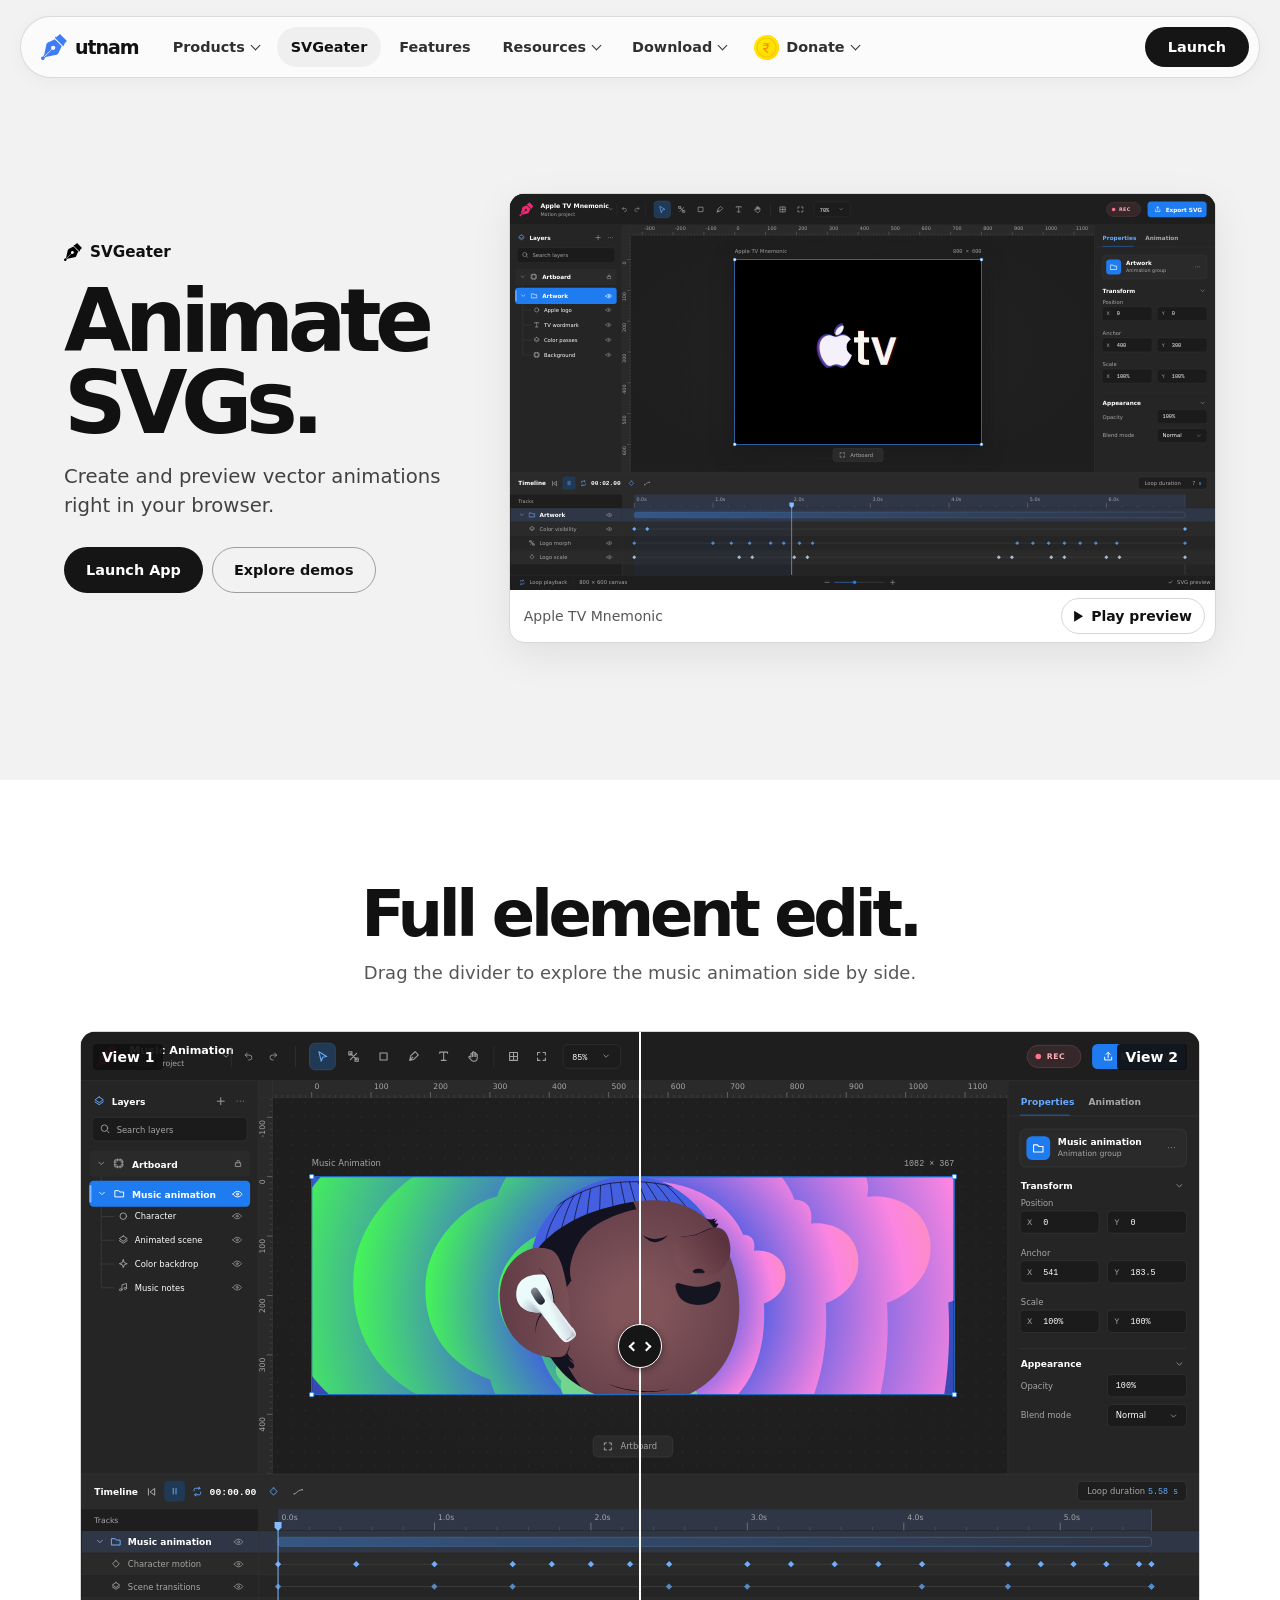
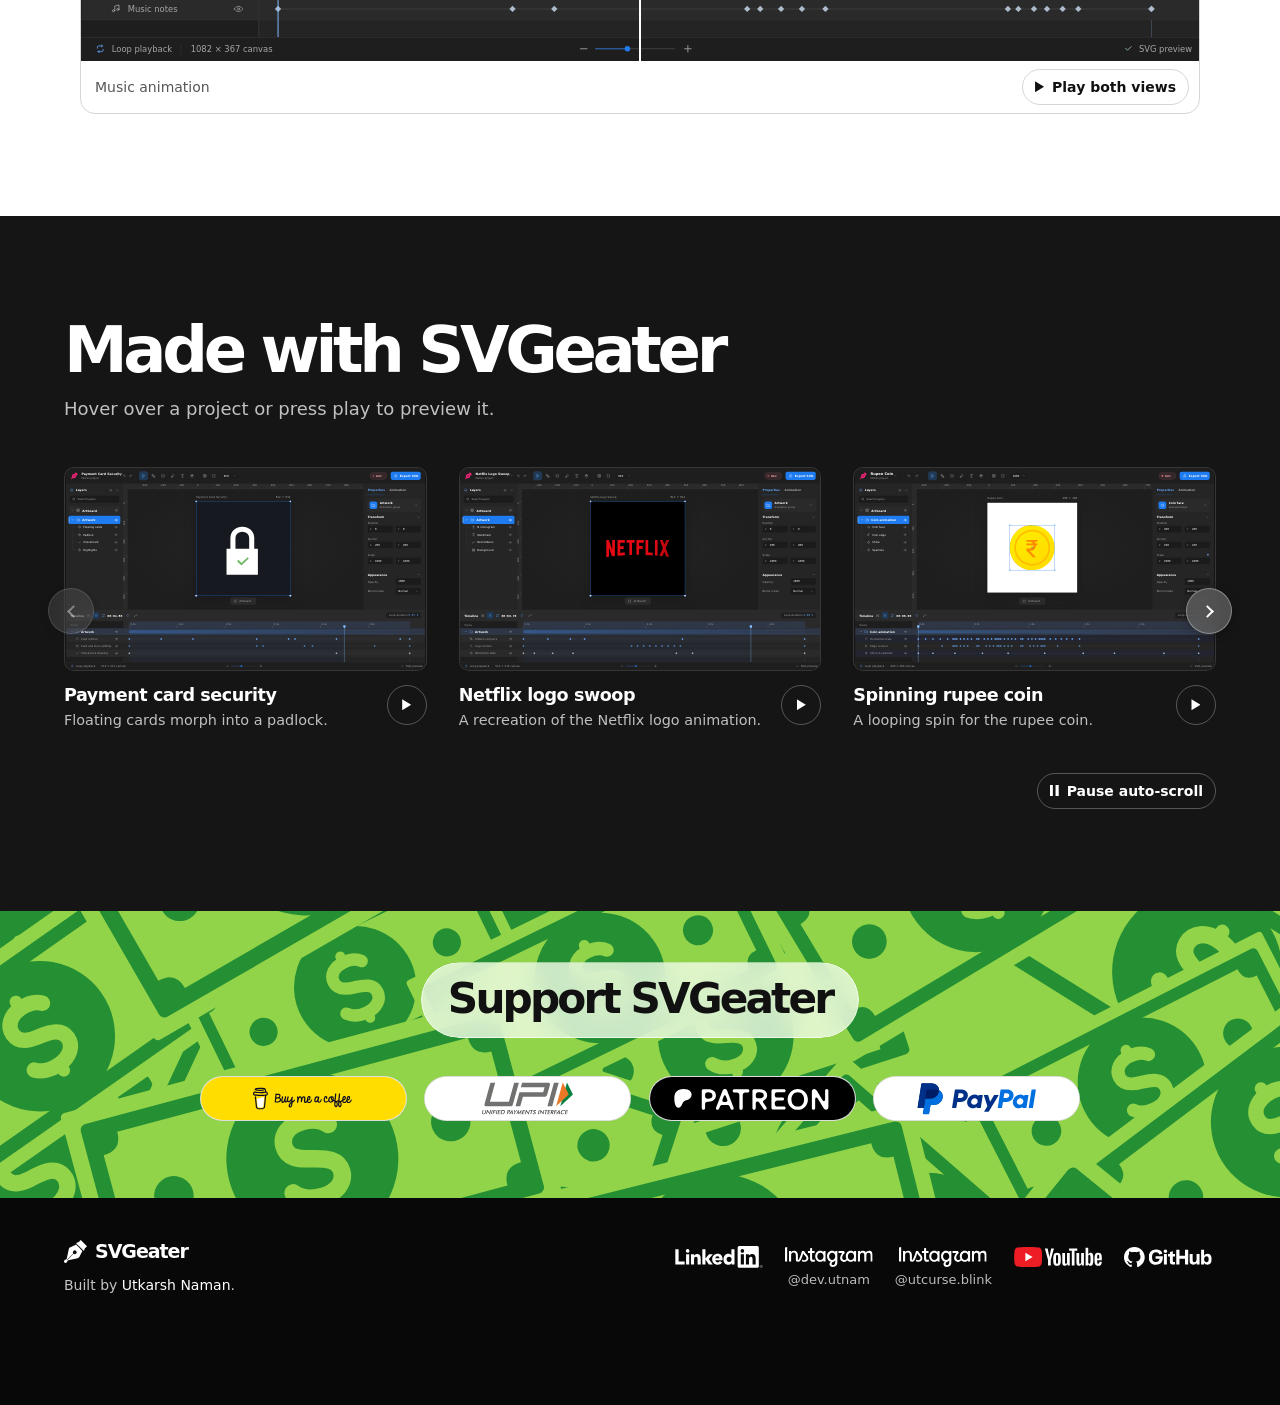
==== index.html @ 4f18b87d "Landing page" ====
<!doctype html>
<html lang="en">
<head>
  <meta charset="utf-8">
  <meta name="viewport" content="width=device-width, initial-scale=1">
  <meta name="theme-color" content="#f2f2f2">
  <meta name="description" content="Create and preview vector animations with SVGeater, a browser-based SVG animation editor.">
  <title>SVGeater — SVG Animation Editor</title>
  <link rel="icon" href="./assets/favicon.svg?v=2" type="image/svg+xml">
  <link rel="stylesheet" href="./styles.css?v=10">
  <script src="./app.js?v=6" defer></script>
</head>
<body>
  <a draggable="false" class="skip-link" href="#main">Skip to content</a>
  <header class="site-header">
    <nav class="nav" aria-label="Main navigation">
      <a draggable="false" class="brand" href="https://utnam.in/" aria-label="utnam home">
        <img draggable="false" class="brand-mark" src="./assets/favicon.svg?v=2" width="26" height="26" alt="">
        <span>utnam</span>
      </a>
      <button class="menu-toggle" type="button" aria-expanded="false" aria-controls="nav-links" aria-label="Toggle navigation">
        <span></span><span></span>
      </button>
      <div class="nav-links" id="nav-links">
        <details class="nav-dropdown">
          <summary>Products <span class="chevron" aria-hidden="true"></span></summary>
          <ul class="dropdown-panel link-menu">
            <li><a draggable="false" href="#svgeater"><span>SVGeater</span><small>SVG animation editor</small></a></li>
            <li><a draggable="false" href="https://iredactpdf.utnam.in/" target="_blank" rel="noopener"><span>iRedactPDF</span><small>PDF redaction tool</small></a></li>
          </ul>
        </details>
        <a draggable="false" class="nav-current" href="#svgeater">SVGeater</a>
        <a draggable="false" href="#features">Features</a>
        <details class="nav-dropdown">
          <summary>Resources <span class="chevron" aria-hidden="true"></span></summary>
          <ul class="dropdown-panel link-menu">
            <li><a draggable="false" href="/resources/changelog">Changelog</a></li>
            <li><a draggable="false" href="/resources/upcoming-features">Upcoming features</a></li>
            <li><a draggable="false" href="/resources/tutorials">Tutorials</a></li>
            <li><a draggable="false" href="/resources/campaigns">Campaigns</a></li>
            <li><a draggable="false" href="/resources/vision">Vision</a></li>
          </ul>
        </details>
        <details class="nav-dropdown">
          <summary>Download <span class="chevron" aria-hidden="true"></span></summary>
          <ul class="dropdown-panel link-menu platform-menu">
            <li><a draggable="false" href="/downloads/windows"><img draggable="false" src="./assets/windows-174-svgrepo-com.svg" width="22" height="22" alt=""> Windows</a></li>
            <li><a draggable="false" href="/downloads/linux"><img draggable="false" src="./assets/linux-svgrepo-com.svg" width="22" height="22" alt=""> Linux</a></li>
            <li><a draggable="false" href="/downloads/macos"><img draggable="false" src="./assets/apple-173-svgrepo-com.svg" width="22" height="22" alt=""> macOS</a></li>
          </ul>
        </details>
        <details class="nav-dropdown donate-menu">
          <summary>
            <img draggable="false" class="nav-coin" src="./assets/only-coin.svg" width="25" height="25" alt="">
            Donate <span class="chevron" aria-hidden="true"></span>
          </summary>
          <ul class="dropdown-panel donation-list">
            <li><a draggable="false" class="donation-capsule" href="https://buymeacoffee.com/utkarshnaman" target="_blank" rel="noopener"><img draggable="false" src="./assets/donations/bmc.svg" alt="Buy Me a Coffee"></a></li>
            <li><button class="donation-capsule" type="button" data-dialog="upi-dialog"><img draggable="false" src="./assets/donations/upi.svg" alt="Donate with UPI"></button></li>
            <li><a draggable="false" class="donation-capsule" href="https://www.patreon.com/c/utnam" target="_blank" rel="noopener"><img draggable="false" src="./assets/donations/patreon.svg" alt="Patreon"></a></li>
            <li><button class="donation-capsule" type="button" data-dialog="paypal-dialog"><img draggable="false" src="./assets/donations/paypal.svg" alt="PayPal donation information"></button></li>
          </ul>
        </details>
      </div>
      <a draggable="false" class="pill nav-launch" href="https://app.svgeater.utnam.in/" target="_blank" rel="noopener">Launch</a>
    </nav>
  </header>

  <main id="main">
    <section class="hero" id="svgeater" aria-labelledby="hero-title">
      <div class="shell hero-layout">
        <div class="hero-copy">
          <p class="product-label"><img draggable="false" src="./assets/favicon.svg" alt="" width="18" height="18"> SVGeater</p>
          <h1 id="hero-title">Animate SVGs.</h1>
          <p class="hero-description">Create and preview vector animations right in your browser.</p>
          <div class="hero-actions">
            <a draggable="false" class="pill primary-pill" href="https://app.svgeater.utnam.in/" target="_blank" rel="noopener">Launch App</a>
            <a draggable="false" class="pill secondary-pill" href="#features">Explore demos</a>
          </div>
        </div>

        <figure class="preview editor-preview" data-preview>
          <div class="preview-image" data-surface>
            <div class="preview-layer" data-animation="./assets/editor-apple-tv.svg">
              <img draggable="false" src="./assets/editor-apple-tv-still-frame.svg" width="1600" height="900" alt="Apple TV mnemonic project in the SVGeater editor" fetchpriority="high">
            </div>
          </div>
          <figcaption class="preview-caption">
            <span>Apple TV Mnemonic</span>
            <button class="preview-button" type="button" aria-label="Play Apple TV mnemonic animation" data-play="Apple TV mnemonic animation">
              <span class="play-icon" aria-hidden="true"></span><span data-play-label>Play preview</span>
            </button>
          </figcaption>
        </figure>
      </div>
    </section>

    <section class="compare-section" id="features" aria-labelledby="compare-title">
      <div class="shell">
        <div class="section-heading compare-heading">
          <h2 id="compare-title">Full element edit.</h2>
          <p>Drag the divider to explore the music animation side by side.</p>
        </div>
        <figure class="preview comparison-preview" data-preview>
          <div class="preview-image comparison-image" data-surface>
            <div class="preview-layer comparison-right" data-animation="./assets/editor-music%20(1).svg">
              <img draggable="false" src="./assets/editor-music-still-frame(1).svg" width="1600" height="900" alt="Music animation, right view" loading="lazy">
            </div>
            <div class="preview-layer comparison-left" data-animation="./assets/editor-music.svg">
              <img draggable="false" src="./assets/editor-music-still-frame.svg" width="1600" height="900" alt="Music animation, left view" loading="lazy">
            </div>
            <span class="comparison-tag tag-left" aria-hidden="true">View 1</span>
            <span class="comparison-tag tag-right" aria-hidden="true">View 2</span>
            <div class="comparison-divider" aria-hidden="true">
              <span class="comparison-handle"><span></span><span></span></span>
            </div>
            <input class="comparison-control" type="range" min="0" max="100" value="50" aria-label="Music animation comparison divider">
          </div>
          <figcaption class="preview-caption">
            <span>Music animation</span>
            <button class="preview-button" type="button" aria-label="Play music animation" data-play="music animation">
              <span class="play-icon" aria-hidden="true"></span><span data-play-label>Play both views</span>
            </button>
          </figcaption>
        </figure>
      </div>
    </section>

    <section class="gallery-section" aria-labelledby="gallery-title">
      <div class="shell">
        <div class="section-heading">
          <h2 id="gallery-title">Made with SVGeater</h2>
          <p>Hover over a project or press play to preview it.</p>
        </div>
        <div class="gallery-carousel">
          <div class="gallery" id="project-gallery" role="region" aria-label="Animation projects" tabindex="0">
            <figure class="preview gallery-card" data-preview>
              <div class="preview-image" data-surface>
                <div class="preview-layer" data-animation="./assets/editor-payment-card-security.svg">
                  <img draggable="false" src="./assets/editor-payment-card-security-still-frame.svg" width="1600" height="900" alt="Floating payment cards in the SVGeater editor" loading="lazy">
                </div>
              </div>
              <figcaption class="gallery-caption">
                <div><h3>Payment card security</h3><p>Floating cards morph into a padlock.</p></div>
                <button class="preview-button icon-button" type="button" aria-label="Play payment card animation" data-play="payment card animation">
                  <span class="play-icon" aria-hidden="true"></span>
                </button>
              </figcaption>
            </figure>
            <figure class="preview gallery-card" data-preview>
              <div class="preview-image" data-surface>
                <div class="preview-layer" data-animation="./assets/editor-netflix.svg">
                  <img draggable="false" src="./assets/editor-netflix-still-frame.svg" width="1600" height="900" alt="Netflix logo project in the SVGeater editor" loading="lazy">
                </div>
              </div>
              <figcaption class="gallery-caption">
                <div><h3>Netflix logo swoop</h3><p>A recreation of the Netflix logo animation.</p></div>
                <button class="preview-button icon-button" type="button" aria-label="Play Netflix logo animation" data-play="Netflix logo animation">
                  <span class="play-icon" aria-hidden="true"></span>
                </button>
              </figcaption>
            </figure>
            <figure class="preview gallery-card" data-preview>
              <div class="preview-image" data-surface>
                <div class="preview-layer" data-animation="./assets/editor-coin-recording.svg">
                  <img draggable="false" src="./assets/editor-coin-still-frame.svg" width="1600" height="900" alt="Rupee coin project in the SVGeater editor" loading="lazy">
                </div>
              </div>
              <figcaption class="gallery-caption">
                <div><h3>Spinning rupee coin</h3><p>A looping spin for the rupee coin.</p></div>
                <button class="preview-button icon-button" type="button" aria-label="Play rupee coin animation" data-play="rupee coin animation">
                  <span class="play-icon" aria-hidden="true"></span>
                </button>
              </figcaption>
            </figure>
            <figure class="preview gallery-card" data-preview>
              <div class="preview-image" data-surface>
                <div class="preview-layer" data-animation="./assets/editor-linkedin-celebration.svg">
                  <img draggable="false" src="./assets/editor-linkedin-celebration-still-frame.svg" width="1600" height="900" alt="LinkedIn celebration project in the SVGeater editor" loading="lazy">
                </div>
              </div>
              <figcaption class="gallery-caption">
                <div><h3>LinkedIn celebration</h3><p>A recreation of LinkedIn’s celebration reaction.</p></div>
                <button class="preview-button icon-button" type="button" aria-label="Play LinkedIn celebration animation" data-play="LinkedIn celebration animation">
                  <span class="play-icon" aria-hidden="true"></span>
                </button>
              </figcaption>
            </figure>
            <figure class="preview gallery-card" data-preview>
              <div class="preview-image standalone-preview gray-preview" data-surface>
                <div class="preview-layer" data-animation="./assets/lesstype-gallery.svg">
                  <img draggable="false" src="./assets/lesstype-still-frame.svg" width="1080" height="1080" alt="LessType typography artwork" loading="lazy">
                </div>
              </div>
              <figcaption class="gallery-caption">
                <div><h3>LessType</h3><p>Animated typography.</p></div>
                <button class="preview-button icon-button" type="button" aria-label="Play LessType animation" data-play="LessType animation">
                  <span class="play-icon" aria-hidden="true"></span>
                </button>
              </figcaption>
            </figure>
            <figure class="preview gallery-card">
              <div class="preview-image">
                <div class="preview-layer">
                  <img draggable="false" src="./assets/AndroidxBatman.svg" width="2091" height="1158" alt="Android and Batman illustration" loading="lazy">
                </div>
              </div>
              <figcaption class="gallery-caption">
                <div><h3>Android × Batman</h3><p>Static SVG illustration.</p></div>
              </figcaption>
            </figure>
            <figure class="preview gallery-card" data-preview>
              <div class="preview-image standalone-preview gray-preview" data-surface>
                <div class="preview-layer" data-animation="./assets/Check-In%20Stream.svg">
                  <img draggable="false" src="./assets/check-in-stream-still-frame.svg" width="534" height="683" alt="Check-In Stream artwork" loading="lazy">
                </div>
              </div>
              <figcaption class="gallery-caption">
                <div><h3>Check-In Stream</h3><p>A looping check-in animation.</p></div>
                <button class="preview-button icon-button" type="button" aria-label="Play Check-In Stream animation" data-play="Check-In Stream animation">
                  <span class="play-icon" aria-hidden="true"></span>
                </button>
              </figcaption>
            </figure>
          </div>
          <button class="carousel-arrow carousel-previous" type="button" aria-label="Previous project" aria-controls="project-gallery" hidden></button>
          <button class="carousel-arrow carousel-next" type="button" aria-label="Next project" aria-controls="project-gallery" hidden></button>
        </div>
        <div class="gallery-options">
          <button class="preview-button carousel-toggle" type="button" aria-controls="project-gallery" hidden>
            <span class="play-icon" aria-hidden="true"></span><span data-rotation-label>Pause auto-scroll</span>
          </button>
        </div>
      </div>
    </section>

    <section class="support-section" id="donate" aria-labelledby="support-title">
      <div class="shell support-panel">
        <div>
          <h2 id="support-title" tabindex="-1">Support SVGeater</h2>
        </div>
        <ul class="support-links donation-list">
          <li><a draggable="false" class="donation-capsule" href="https://buymeacoffee.com/utkarshnaman" target="_blank" rel="noopener"><img draggable="false" src="./assets/donations/bmc.svg" alt="Buy Me a Coffee"></a></li>
          <li><button class="donation-capsule" type="button" data-dialog="upi-dialog"><img draggable="false" src="./assets/donations/upi.svg" alt="Donate with UPI"></button></li>
          <li><a draggable="false" class="donation-capsule" href="https://www.patreon.com/c/utnam" target="_blank" rel="noopener"><img draggable="false" src="./assets/donations/patreon.svg" alt="Patreon"></a></li>
          <li><button class="donation-capsule" type="button" data-dialog="paypal-dialog"><img draggable="false" src="./assets/donations/paypal.svg" alt="PayPal donation information"></button></li>
        </ul>
      </div>
    </section>
  </main>

  <footer class="site-footer">
    <div class="shell footer-inner">
      <div class="footer-credit">
        <a draggable="false" class="footer-brand" href="#svgeater"><img draggable="false" src="./assets/favicon.svg" alt="" width="23" height="23"> SVGeater</a>
        <p>Built by <a draggable="false" href="https://utnam.in/">Utkarsh Naman</a>.</p>
      </div>
      <nav class="socials" aria-label="Utkarsh Naman’s social profiles">
        <a draggable="false" href="https://www.linkedin.com/in/utkarsh-naman/" target="_blank" rel="noopener" aria-label="LinkedIn"><img draggable="false" src="./assets/linkedin.svg" width="88" height="24" alt="" loading="lazy"></a>
        <a draggable="false" href="https://www.instagram.com/dev.utnam/" target="_blank" rel="noopener" aria-label="Instagram @dev.utnam"><img draggable="false" src="./assets/instagram.svg" width="88" height="24" alt="" loading="lazy"><span>@dev.utnam</span></a>
        <a draggable="false" href="https://www.instagram.com/utcurse.blink/" target="_blank" rel="noopener" aria-label="Instagram @utcurse.blink"><img draggable="false" src="./assets/instagram.svg" width="88" height="24" alt="" loading="lazy"><span>@utcurse.blink</span></a>
        <a draggable="false" href="https://www.youtube.com/@trulyutnam" target="_blank" rel="noopener" aria-label="YouTube"><img draggable="false" src="./assets/youtube.svg" width="88" height="24" alt="" loading="lazy"></a>
        <a draggable="false" href="https://github.com/utkarsh-naman" target="_blank" rel="noopener" aria-label="GitHub"><img draggable="false" src="./assets/github.svg" width="88" height="24" alt="" loading="lazy"></a>
      </nav>
    </div>
  </footer>

  <aside class="launch-dock" aria-label="Quick launch" inert>
    <span>Happy Animating</span>
    <a draggable="false" class="pill primary-pill" href="https://app.svgeater.utnam.in/" target="_blank" rel="noopener">Launch App</a>
  </aside>

  <dialog class="payment-dialog" id="upi-dialog" aria-labelledby="upi-title">
    <form method="dialog"><button class="dialog-close" aria-label="Close UPI details">×</button></form>
    <h2 id="upi-title">Donate with UPI</h2>
    <p>Scan the QR code with your UPI app.</p>
    <img draggable="false" class="upi-code" src="./assets/donations/upi-payment.svg" width="990" height="990" alt="QR code for UPI donations" loading="lazy">
    <a draggable="false" class="pill primary-pill" href="upi://pay?pa=utkarshnaman1%40oksbi&amp;pn=Utkarsh%20Naman">Open UPI app</a>
  </dialog>
  <dialog class="payment-dialog" id="paypal-dialog" aria-labelledby="paypal-title">
    <form method="dialog"><button class="dialog-close" aria-label="Close PayPal details">×</button></form>
    <h2 id="paypal-title">PayPal donations</h2>
    <p>A PayPal donation link is pending.</p>
    <a draggable="false" class="pill primary-pill" href="#donate" data-close-dialog>See donation options</a>
  </dialog>
</body>
</html>
---- styles.css ----
:root {
  color-scheme: light;
  font-family: "Segoe UI", system-ui, sans-serif;
  font-synthesis: none;
  --ink: #111;
  --muted: #575757;
  --line: #d6d6d6;
  --paper: #f2f2f2;
  --gutter: clamp(22px, 5vw, 76px);
  --nav-top: 16px;
  --nav-height: 62px;
}

*, *::before, *::after { box-sizing: border-box; }
html { scroll-padding-top: calc(var(--nav-top) + var(--nav-height) + 20px); }
body { margin: 0; color: var(--ink); background: #fff; }
body, body * { -webkit-user-select: none; user-select: none; }
a { color: inherit; text-decoration: none; }
a, img { -webkit-user-drag: none; }
button, input { font: inherit; }
button, summary { cursor: pointer; }
img { display: block; max-width: 100%; }
figure, p, h1, h2, h3, ul { margin: 0; }
ul { padding: 0; list-style: none; }
:focus-visible { outline: 2px solid currentColor; outline-offset: 4px; }
.shell { width: min(1280px, calc(100% - var(--gutter) * 2)); margin-inline: auto; }

.skip-link {
  position: fixed;
  z-index: 20;
  top: 8px;
  left: 8px;
  padding: 10px 16px;
  border-radius: 8px;
  background: #111;
  color: #fff;
  transform: translateY(-150%);
}
.skip-link:focus { transform: none; }

.site-header {
  position: fixed;
  z-index: 10;
  inset: var(--nav-top) 0 auto;
  width: min(1360px, calc(100% - 40px));
  margin-inline: auto;
}
.nav, .dropdown-panel {
  border: 1px solid #0002;
  background: #ffffffe0;
  backdrop-filter: blur(24px);
}
.nav {
  min-height: var(--nav-height);
  display: grid;
  grid-template-columns: auto 1fr auto;
  align-items: center;
  column-gap: 20px;
  padding-inline: 20px 10px;
  border-radius: 999px;
  background: #ffffffad;
  backdrop-filter: blur(16px);
  box-shadow: 0 4px 18px #0000000a;
}
.brand, .footer-brand {
  display: inline-flex;
  justify-self: start;
  align-items: center;
  gap: 8px;
  font-size: 1.19rem;
  font-weight: 750;
  letter-spacing: -.055em;
}
.brand-mark { flex: none; }
.product-label img { filter: brightness(0); }
.nav-links { display: flex; align-items: center; gap: 4px; }
.nav-links > a, .nav-dropdown > summary {
  display: flex;
  align-items: center;
  gap: 7px;
  min-height: 40px;
  padding-inline: 14px;
  border-radius: 999px;
  color: #303030;
  font-size: .9rem;
  font-weight: 600;
  white-space: nowrap;
}
.nav-links > a:hover, .nav-dropdown > summary:hover, .nav-dropdown[open] > summary {
  background: #0000000c;
  color: #111;
}
.nav-links > .nav-current { background: #0000000c; color: #111; }
.nav-dropdown { position: relative; }
.nav-dropdown summary { list-style: none; }
.nav-dropdown summary::-webkit-details-marker { display: none; }
.chevron { width: 7px; height: 7px; border: solid currentColor; border-width: 0 1.5px 1.5px 0; transform: translateY(-2px) rotate(45deg); }
.nav-dropdown[open] .chevron { transform: translateY(2px) rotate(225deg); }
.dropdown-panel {
  position: absolute;
  inset: calc(100% + 15px) auto auto 0;
  width: max-content;
  min-width: 190px;
  padding: 8px;
  border-radius: 16px;
  box-shadow: 0 12px 28px #0002;
}
.link-menu a { display: grid; gap: 3px; min-height: 44px; align-content: center; padding: 10px 12px; border-radius: 9px; font-weight: 650; }
.link-menu a:hover { background: #0000000c; }
.link-menu small { color: var(--muted); font-size: .875rem; font-weight: 400; }
.platform-menu a { display: flex; gap: 11px; align-items: center; }
.nav-coin { margin-left: -4px; }
.donate-menu .donation-list { display: grid; gap: 6px; }
.donate-menu .donation-capsule { width: 173px; margin-inline: auto; }
.menu-toggle { display: none; }

.pill {
  display: inline-flex;
  justify-content: center;
  align-items: center;
  min-height: 46px;
  padding-inline: 21px;
  border: 1px solid transparent;
  border-radius: 999px;
  font-size: .9rem;
  font-weight: 680;
  white-space: nowrap;
  transition: background-color 160ms, color 160ms, border-color 160ms;
}
.primary-pill, .nav-launch { background: #151515; color: #fff; }
.primary-pill:hover, .nav-launch:hover { background: #383838; }
.secondary-pill { border-color: #9d9d9d; }
.secondary-pill:hover { border-color: #171717; background: #00000008; }
.nav-launch { justify-self: end; min-height: 40px; padding-inline: 22px; }

.hero {
  display: grid;
  align-items: center;
  min-height: min(780px, 91svh);
  padding-block: calc(var(--nav-top) + var(--nav-height) + 66px) 88px;
  background: var(--paper);
}
.hero-layout {
  display: grid;
  grid-template-columns: minmax(0, .7fr) minmax(0, 1.3fr);
  align-items: center;
  gap: clamp(28px, 5vw, 70px);
}
.product-label {
  display: inline-flex;
  align-items: center;
  gap: 8px;
  font-size: .95rem;
  font-weight: 650;
}
.hero h1 {
  max-width: 9ch;
  margin: 16px 0 17px;
  font-size: clamp(3.05rem, 6.8vw, 7.1rem);
  font-weight: 750;
  letter-spacing: -.075em;
  line-height: .94;
}
.hero-description { max-width: 31ch; color: #424242; font-size: clamp(1rem, 1.6vw, 1.23rem); line-height: 1.5; }
.hero-actions { display: flex; flex-wrap: wrap; gap: 9px; margin-top: 26px; }

.preview { min-width: 0; }
.editor-preview, .comparison-preview {
  border: 1px solid var(--line);
  border-radius: 15px;
  background: #fff;
}
.editor-preview { box-shadow: 0 12px 40px #00000014; }
.preview-image { position: relative; aspect-ratio: 16 / 9; overflow: clip; background: #151515; }
.editor-preview .preview-image, .comparison-preview .preview-image { border-radius: 14px 14px 0 0; }
.preview-layer, .preview-layer img { position: absolute; inset: 0; width: 100%; height: 100%; }
.preview-layer img { object-fit: contain; }
.preview-layer .animation { visibility: hidden; }
.preview[data-playing] .animation { visibility: visible; }
.preview[data-playing] .preview-layer img:first-child { visibility: hidden; }
.preview-caption { display: flex; justify-content: space-between; align-items: center; gap: 12px; padding: 8px 10px 8px 14px; font-size: .875rem; color: var(--muted); }
.preview-button {
  display: inline-flex;
  align-items: center;
  justify-content: center;
  gap: 8px;
  min-height: 36px;
  border: 1px solid var(--line);
  border-radius: 999px;
  padding-inline: 12px;
  background: transparent;
  color: var(--ink);
  font-size: .875rem;
  font-weight: 640;
}
.preview-button:hover { background: #0000000c; }
.play-icon { width: 9px; height: 11px; flex: none; background: currentColor; clip-path: polygon(0 0, 100% 50%, 0 100%); }
.preview[data-playing] .play-icon, .carousel-toggle:not([data-paused]) .play-icon { clip-path: polygon(0 0, 35% 0, 35% 100%, 65% 100%, 65% 0, 100% 0, 100% 100%, 0 100%); }

.compare-section { padding-block: clamp(64px, 8vw, 114px); background: #fff; }
.section-heading { margin-bottom: clamp(24px, 3.4vw, 44px); }
.section-heading h2, .support-panel h2 { font-size: clamp(2.45rem, 5vw, 4.75rem); font-weight: 730; letter-spacing: -.068em; line-height: 1; }
.section-heading p { margin-top: 13px; font-size: clamp(1rem, 1.5vw, 1.125rem); line-height: 1.55; color: var(--muted); }
.compare-heading { text-align: center; }
.comparison-preview { max-width: 1120px; margin-inline: auto; }
.comparison-image { --split: 50%; }
.comparison-left { clip-path: inset(0 calc(100% - var(--split)) 0 0); }
.comparison-right { clip-path: inset(0 0 0 var(--split)); }
.comparison-tag {
  position: absolute;
  top: 12px;
  padding: 5px 9px;
  color: #fff;
  background: #111e;
  border-radius: 4px;
  font-size: .875rem;
  font-weight: 630;
  pointer-events: none;
}
.tag-left { left: 12px; }
.tag-right { right: 12px; }
.comparison-divider { position: absolute; top: 0; bottom: 0; left: var(--split); width: 2px; transform: translateX(-50%); background: #fff; pointer-events: none; }
.comparison-handle {
  position: absolute;
  top: 50%;
  left: 50%;
  display: flex;
  align-items: center;
  justify-content: center;
  gap: 6px;
  width: 44px;
  height: 44px;
  border: 1px solid #fff;
  border-radius: 50%;
  background: #161616;
  color: #fff;
  transform: translate(-50%, -50%);
  box-shadow: 0 2px 7px #0007;
}
.comparison-handle span { width: 7px; height: 7px; border: solid currentColor; border-width: 0 0 2px 2px; transform: rotate(45deg); }
.comparison-handle span + span { transform: rotate(225deg); }
.comparison-control {
  appearance: none;
  position: absolute;
  inset: 0;
  width: 100%;
  height: 100%;
  margin: 0;
  opacity: 0;
  cursor: ew-resize;
  touch-action: pan-y;
}
.comparison-control::-webkit-slider-thumb { appearance: none; width: 1px; height: 1px; }
.comparison-control::-moz-range-thumb { width: 1px; height: 1px; border: 0; }
.comparison-image:has(.comparison-control:focus-visible) .comparison-handle { outline: 2px solid #fff; outline-offset: 3px; }

.gallery-section {
  --ink: #fff;
  --muted: #c0c0c0;
  --line: #ffffff47;
  padding-block: clamp(64px, 8vw, 110px);
  background: #151515;
  color: var(--ink);
}
.gallery-carousel { position: relative; }
.gallery {
  --card-gap: clamp(16px, 2.5vw, 32px);
  position: relative;
  display: grid;
  grid-auto-flow: column;
  grid-auto-columns: calc((100% - var(--card-gap) * 2) / 3);
  gap: var(--card-gap);
  overflow-x: auto;
  padding-bottom: 4px;
  scroll-snap-type: x mandatory;
  scrollbar-width: none;
}
.gallery::-webkit-scrollbar { display: none; }
.gallery-card { scroll-snap-align: start; }
.gallery-card .preview-image { border: 1px solid #ffffff24; border-radius: 10px; }
.standalone-preview img { padding: 8px; }
.gallery-card .gray-preview { background: #252525; }
.gallery-caption { display: flex; justify-content: space-between; align-items: flex-start; gap: 10px; padding-top: 14px; }
.gallery-caption h3 { font-size: 1.1rem; font-weight: 680; letter-spacing: -.026em; }
.gallery-caption p { color: var(--muted); font-size: .9rem; line-height: 1.45; margin-top: 5px; }
.icon-button { flex: none; width: 40px; min-height: 40px; padding: 0; }
.gallery-section .preview-button:hover { background: #ffffff1c; }
.carousel-arrow {
  position: absolute;
  top: 50%;
  display: grid;
  place-items: center;
  width: 46px;
  height: 46px;
  padding: 0;
  border: 1px solid #fff5;
  border-radius: 50%;
  background: #676767b3;
  color: #fff;
  backdrop-filter: blur(10px);
  box-shadow: 0 2px 10px #0004;
  translate: 0 -50%;
  transition: background-color 160ms, opacity 160ms;
}
.carousel-arrow::before {
  width: 9px;
  height: 9px;
  border: solid currentColor;
  border-width: 2px 2px 0 0;
  content: "";
}
.carousel-previous { inset-inline-start: -16px; }
.carousel-previous::before { translate: 2px; rotate: -135deg; }
.carousel-next { inset-inline-end: -16px; }
.carousel-next::before { translate: -2px; rotate: 45deg; }
.carousel-arrow[aria-disabled="true"] { opacity: .45; cursor: default; }
.carousel-arrow:not([aria-disabled="true"]):hover { background: #858585de; }
.carousel-arrow[hidden], .carousel-toggle[hidden] { display: none; }
.gallery-options { display: flex; justify-content: flex-end; margin-top: 17px; }
.gallery-options:has(.carousel-toggle[hidden]) { display: none; }

.support-section {
  padding-block: clamp(26px, 4vw, 52px) clamp(44px, 6vw, 80px);
  background: #91d449 url("./assets/money-talks.svg") center / cover no-repeat;
}
.support-panel { display: grid; grid-template-columns: minmax(0, 1fr); justify-items: center; gap: clamp(22px, 3vw, 38px); }
.support-panel h2 {
  width: fit-content;
  max-width: 100%;
  padding: .34em .62em .41em;
  border: 1px solid #ffffffa8;
  border-radius: 999px;
  background: #f7ffedc7;
  backdrop-filter: blur(14px);
  clip-path: inset(0 round 999px);
  outline-offset: -4px;
  font-size: clamp(1.65rem, 3.3vw, 2.875rem);
  text-align: center;
}
.support-links {
  display: grid;
  width: min(100%, 880px);
  grid-template-columns: repeat(4, minmax(0, 1fr));
  gap: clamp(10px, 1.4vw, 18px);
}
.donation-capsule {
  display: block;
  width: 100%;
  padding: 0;
  border: 1px solid #0002;
  border-radius: 999px;
  overflow: hidden;
  background: #fff;
  transition: filter 160ms;
}
.donation-capsule img { width: 100%; height: auto; aspect-ratio: 927 / 195; }
.donation-capsule:hover { filter: brightness(.92); }

.site-footer { padding: 42px 0 108px; background: #080808; color: #fff; }
.footer-inner { display: flex; align-items: flex-start; justify-content: space-between; gap: 24px; }
.footer-brand img { filter: brightness(0) invert(1); }
.footer-credit p { margin-top: 8px; color: #c5c5c5; font-size: .875rem; line-height: 1.55; }
.footer-credit p a { color: #fff; }
.footer-credit p a:hover { text-decoration: underline; }
.socials { display: flex; flex-wrap: wrap; align-items: flex-start; gap: 6px 14px; }
.socials a {
  display: grid;
  grid-template-rows: 24px auto;
  justify-items: center;
  gap: 3px;
  min-height: 44px;
  padding: 5px 4px;
  border-radius: 6px;
}
.socials a:hover { background: #ffffff16; }
.socials img { object-fit: contain; }
.socials span { color: #bbb; font-size: .8125rem; }

.nav.compact-nav { grid-template-columns: 1fr auto; }
.placeholder-page {
  display: grid;
  align-items: center;
  min-height: 100svh;
  padding-block: calc(var(--nav-top) + var(--nav-height) + 52px) 64px;
  background: var(--paper);
}
.placeholder-title {
  font-size: clamp(2.7rem, 7vw, 6rem);
  font-weight: 750;
  letter-spacing: -.075em;
  line-height: .98;
}
.placeholder-copy { max-width: 43ch; margin-top: 16px; color: var(--muted); font-size: clamp(1.05rem, 2vw, 1.3rem); line-height: 1.55; }
.placeholder-platform { display: flex; align-items: center; gap: 9px; margin-bottom: 14px; font-weight: 650; }
.placeholder-action { margin-top: 24px; }

.launch-dock {
  --dock-height: 62px;
  position: fixed;
  z-index: 5;
  left: 50%;
  bottom: max(18px, env(safe-area-inset-bottom));
  display: flex;
  align-items: center;
  justify-content: space-between;
  gap: 12px;
  width: var(--dock-height);
  height: var(--dock-height);
  padding: 8px 9px 8px 21px;
  overflow: hidden;
  border: 1px solid #ffffff2e;
  border-radius: 999px;
  background: #10141bdb;
  color: #fff;
  backdrop-filter: blur(14px);
  box-shadow: 0 5px 16px #0003;
  opacity: 0;
  visibility: hidden;
  transform: translate(-50%, 22px) scale(.7);
  transition: opacity 180ms, transform 330ms cubic-bezier(.2, .79, .3, 1.28),
    width 350ms cubic-bezier(.24, .72, .26, 1), visibility 0s 350ms;
}
.launch-dock[data-visible] {
  width: min(334px, calc(100% - 24px));
  opacity: 1;
  visibility: visible;
  transform: translateX(-50%);
  transition-delay: 0ms, 0ms, 195ms, 0ms;
}
.launch-dock > * { flex: none; opacity: 0; transition: opacity 150ms; }
.launch-dock[data-visible] > * { opacity: 1; transition-delay: 325ms; }
.launch-dock span { font-size: 1.05rem; font-weight: 670; white-space: nowrap; }
.launch-dock .pill { min-height: 42px; padding-inline: 19px; background: #fff; color: #111; }
.launch-dock .pill:hover { background: #dedede; }
.payment-dialog {
  width: min(414px, calc(100% - 32px));
  max-height: calc(100% - 32px);
  overflow: auto;
  padding: 31px 24px 25px;
  border: 1px solid var(--line);
  border-radius: 16px;
  background: #fff;
  color: var(--ink);
  text-align: center;
}
.payment-dialog::backdrop { background: #000a; }
.payment-dialog h2 { padding-inline: 24px; font-size: 1.55rem; }
.payment-dialog p { margin: 10px 0 18px; color: var(--muted); line-height: 1.45; }
.dialog-close { position: absolute; top: 8px; right: 8px; border: 0; background: none; color: inherit; font-size: 1.55rem; width: 44px; height: 44px; }
.upi-code { width: min(230px, 100%); height: auto; border: 1px solid var(--line); border-radius: 8px; margin: 0 auto 18px; }

@keyframes hero-zoom {
  from { scale: 1; }
  to { scale: 1.055; }
}

@keyframes compare-zoom {
  from { scale: .94; }
  to { scale: 1; }
}

@keyframes scroll-reveal {
  from { opacity: .28; translate: 0 28px; }
  to { opacity: 1; translate: 0 0; }
}

@supports (animation-timeline: view()) and (animation-range: entry 0% entry 80%) {
  @media (prefers-reduced-motion: no-preference) {
    .editor-preview {
      animation: hero-zoom linear both;
      animation-timeline: scroll(root block);
      animation-range: 0px 380px;
      transform-origin: right center;
    }
    .comparison-preview {
      animation: compare-zoom linear both;
      animation-timeline: view(block);
      animation-range: entry 0% entry 80%;
    }
    .section-heading, .gallery-carousel {
      animation: scroll-reveal linear both;
      animation-timeline: view(block);
      animation-range: entry 2% entry 85%;
    }
    .editor-preview:focus-within, .comparison-preview:focus-within, .gallery-carousel:focus-within { animation: none; }
  }
}

@media (max-width: 1050px) {
  .gallery { grid-auto-columns: calc((100% - var(--card-gap)) / 2); }
}

@media (max-width: 920px) {
  :root { --nav-top: 10px; --nav-height: 54px; }
  .site-header { width: calc(100% - 24px); }
  .nav { grid-template-columns: 1fr auto auto; gap: 4px; padding-inline: 14px 6px; }
  .brand { font-size: 1.1rem; }
  .brand-mark { width: 23px; height: 23px; }
  .nav-launch { min-height: 38px; padding-inline: 16px; }
  .menu-toggle {
    display: inline-flex;
    flex-direction: column;
    justify-content: center;
    align-items: center;
    gap: 5px;
    width: 42px;
    height: 42px;
    border: 0;
    border-radius: 50%;
    background: transparent;
    color: var(--ink);
  }
  .menu-toggle:hover, .menu-toggle[aria-expanded="true"] { background: #0000000c; }
  .menu-toggle span { width: 17px; height: 1.5px; border-radius: 2px; background: currentColor; }
  .nav-links {
    display: none;
    position: absolute;
    inset: calc(100% + 6px) 0 auto;
    align-items: stretch;
    flex-direction: column;
    gap: 2px;
    max-height: calc(100dvh - var(--nav-height) - var(--nav-top) - 12px);
    overflow-y: auto;
    background: #fffffff5;
    border: 1px solid #0002;
    border-radius: 20px;
    box-shadow: 0 12px 28px #0002;
    padding: 7px;
  }
  .nav-links.is-open { display: flex; }
  .nav-links > a, .nav-dropdown > summary { border-radius: 10px; }
  .dropdown-panel { position: static; width: 100%; margin-bottom: 3px; box-shadow: none; background: #f4f4f4; }
  .donate-menu .donation-list { grid-template-columns: repeat(2, minmax(0, 1fr)); }
  .donate-menu .donation-capsule { width: min(100%, 173px); }
}

@media (max-width: 760px) {
  .hero { min-height: 0; padding-block: calc(var(--nav-top) + var(--nav-height) + 54px) 58px; }
  .hero-layout { grid-template-columns: 1fr; gap: 31px; }
  .hero h1 { max-width: 13ch; font-size: clamp(3rem, 10vw, 5rem); margin-block: 11px 12px; }
  .hero-description { max-width: unset; }
  .hero-actions { margin-top: 19px; }
  .editor-preview { transform-origin: center; }
  .gallery { grid-auto-columns: min(86%, 420px); }
  .footer-inner { flex-direction: column; align-items: flex-start; }
  .support-panel h2 { font-size: clamp(1.5rem, 6.4vw, 1.8rem); }
  .support-links { width: min(calc(100% + 16px), 500px); grid-template-columns: repeat(2, minmax(0, 1fr)); }
  .footer-inner { gap: 12px; }
  .launch-dock { bottom: max(10px, env(safe-area-inset-bottom)); }
}

@media (prefers-reduced-motion: reduce) {
  *, *::before, *::after { transition: none !important; }
  .nav-coin { display: none; }
}
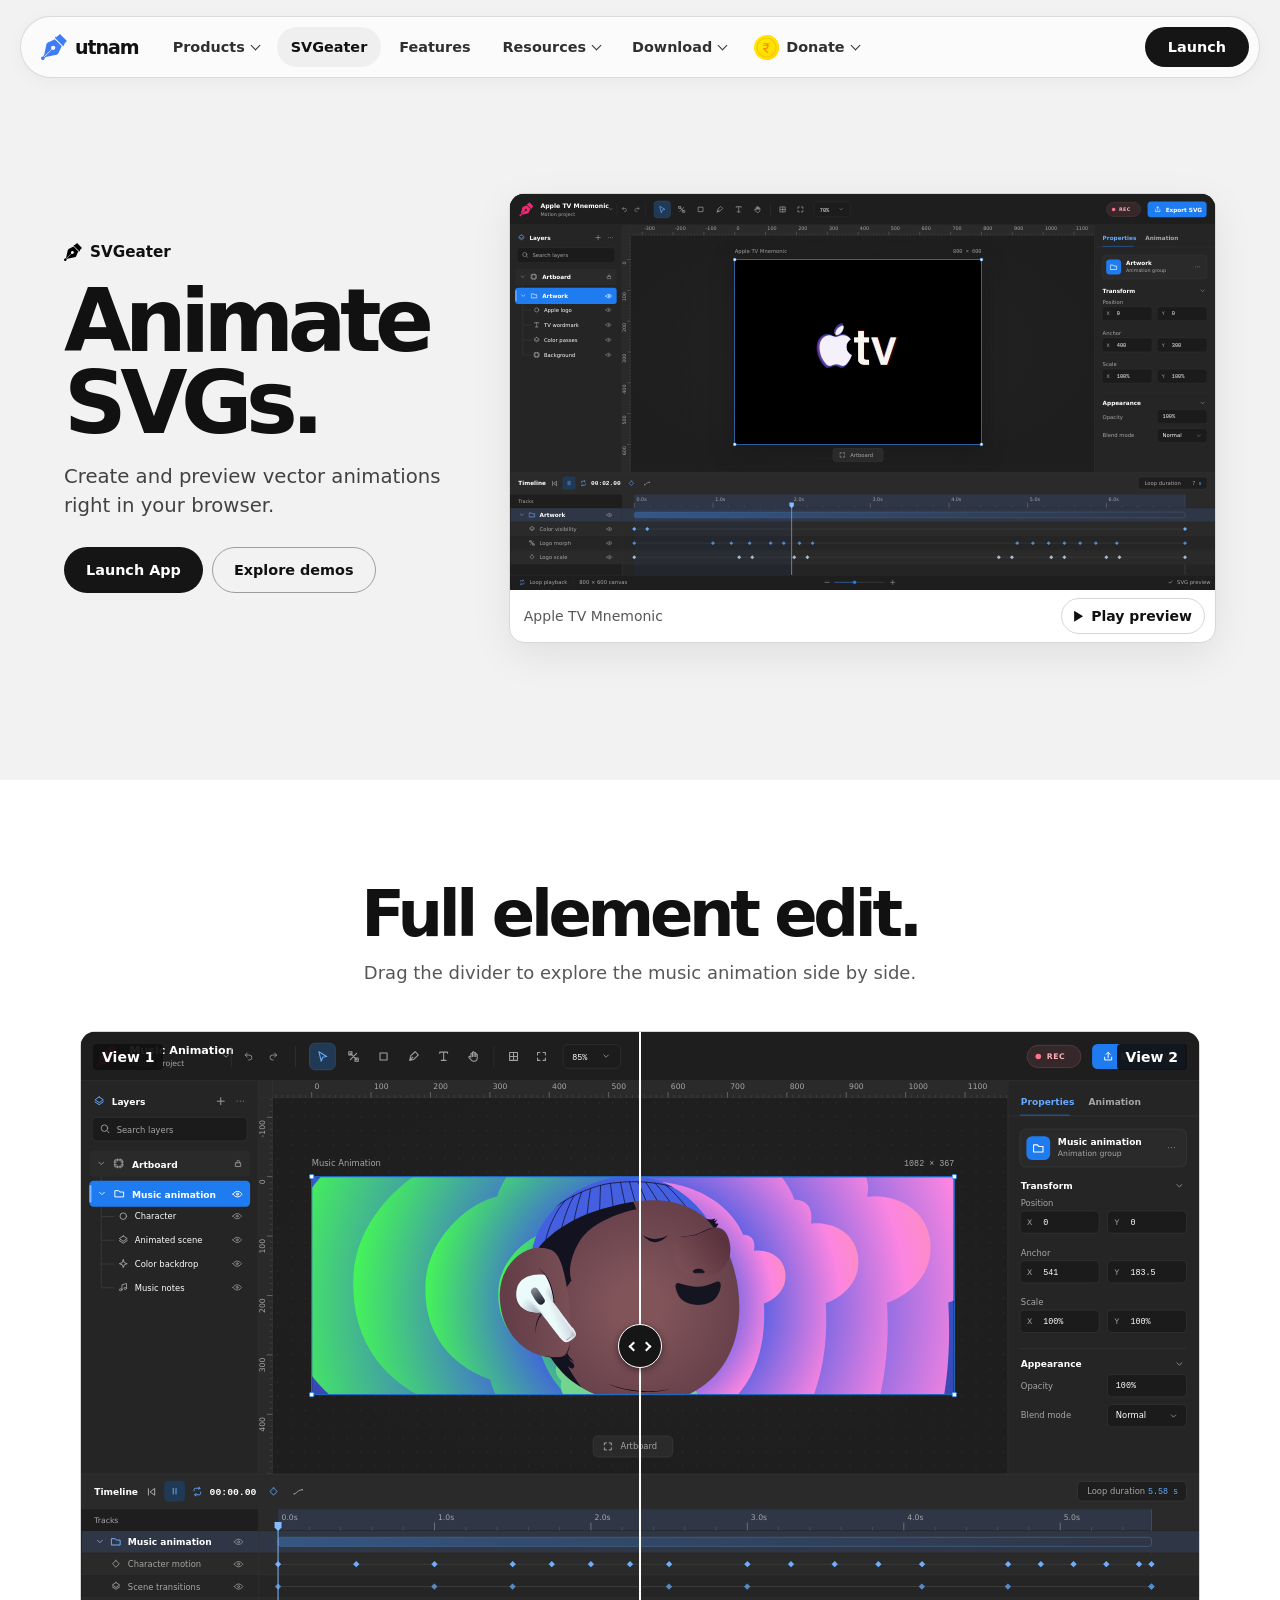
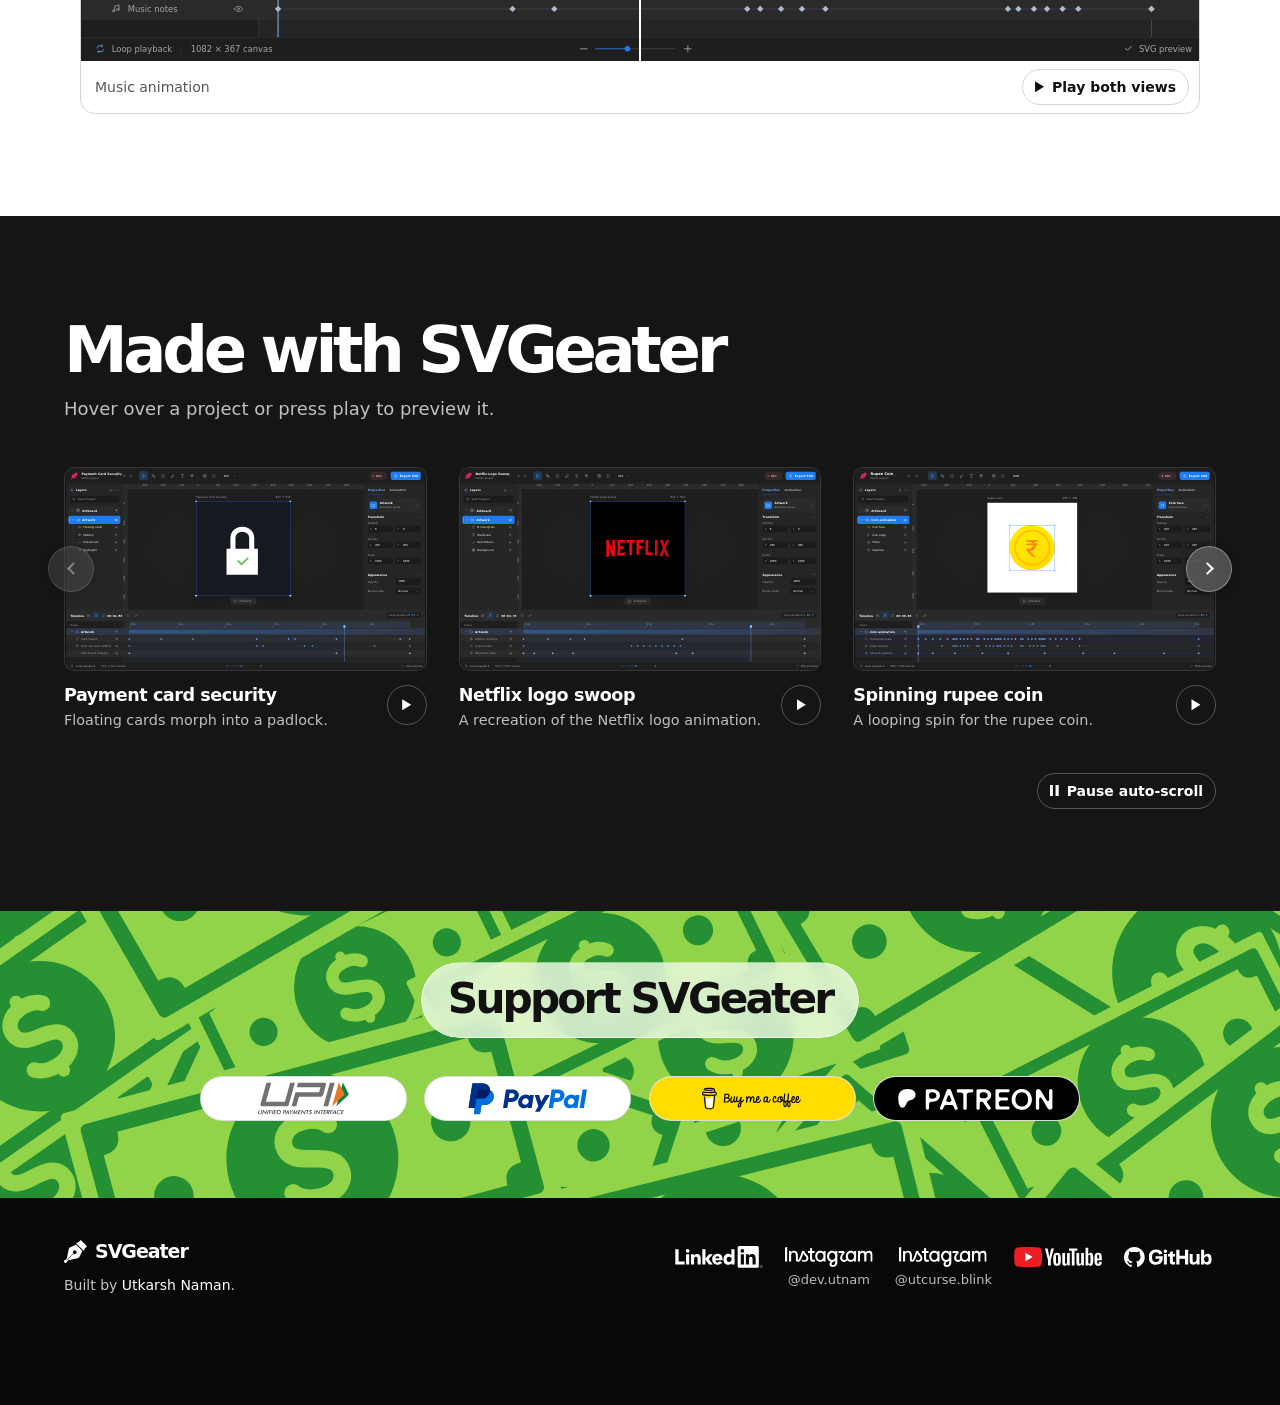
==== commit 1e92082b: "bug fix" ====
--- a/index.html
+++ b/index.html
@@ -7,8 +7,8 @@
   <meta name="description" content="Create and preview vector animations with SVGeater, a browser-based SVG animation editor.">
   <title>SVGeater — SVG Animation Editor</title>
   <link rel="icon" href="./assets/favicon.svg?v=2" type="image/svg+xml">
-  <link rel="stylesheet" href="./styles.css?v=10">
-  <script src="./app.js?v=6" defer></script>
+  <link rel="stylesheet" href="./styles.css?v=14">
+  <script src="./app.js?v=7" defer></script>
 </head>
 <body>
   <a draggable="false" class="skip-link" href="#main">Skip to content</a>
@@ -55,10 +55,10 @@
             Donate <span class="chevron" aria-hidden="true"></span>
           </summary>
           <ul class="dropdown-panel donation-list">
+            <li><button class="donation-capsule" type="button" data-dialog="upi-dialog"><img draggable="false" src="./assets/donations/upi.svg" alt="Donate with UPI"></button></li>
+            <li><a draggable="false" class="donation-capsule" href="https://paypal.me/utkarshnaman2301" target="_blank" rel="noopener"><img draggable="false" src="./assets/donations/paypal.svg" alt="PayPal"></a></li>
             <li><a draggable="false" class="donation-capsule" href="https://buymeacoffee.com/utkarshnaman" target="_blank" rel="noopener"><img draggable="false" src="./assets/donations/bmc.svg" alt="Buy Me a Coffee"></a></li>
-            <li><button class="donation-capsule" type="button" data-dialog="upi-dialog"><img draggable="false" src="./assets/donations/upi.svg" alt="Donate with UPI"></button></li>
             <li><a draggable="false" class="donation-capsule" href="https://www.patreon.com/c/utnam" target="_blank" rel="noopener"><img draggable="false" src="./assets/donations/patreon.svg" alt="Patreon"></a></li>
-            <li><button class="donation-capsule" type="button" data-dialog="paypal-dialog"><img draggable="false" src="./assets/donations/paypal.svg" alt="PayPal donation information"></button></li>
           </ul>
         </details>
       </div>
@@ -187,7 +187,7 @@
               </figcaption>
             </figure>
             <figure class="preview gallery-card" data-preview>
-              <div class="preview-image standalone-preview gray-preview" data-surface>
+              <div class="preview-image standalone-preview white-preview" data-surface>
                 <div class="preview-layer" data-animation="./assets/lesstype-gallery.svg">
                   <img draggable="false" src="./assets/lesstype-still-frame.svg" width="1080" height="1080" alt="LessType typography artwork" loading="lazy">
                 </div>
@@ -240,10 +240,10 @@
           <h2 id="support-title" tabindex="-1">Support SVGeater</h2>
         </div>
         <ul class="support-links donation-list">
+          <li><button class="donation-capsule" type="button" data-dialog="upi-dialog"><img draggable="false" src="./assets/donations/upi.svg" alt="Donate with UPI"></button></li>
+          <li><a draggable="false" class="donation-capsule" href="https://paypal.me/utkarshnaman2301" target="_blank" rel="noopener"><img draggable="false" src="./assets/donations/paypal.svg" alt="PayPal"></a></li>
           <li><a draggable="false" class="donation-capsule" href="https://buymeacoffee.com/utkarshnaman" target="_blank" rel="noopener"><img draggable="false" src="./assets/donations/bmc.svg" alt="Buy Me a Coffee"></a></li>
-          <li><button class="donation-capsule" type="button" data-dialog="upi-dialog"><img draggable="false" src="./assets/donations/upi.svg" alt="Donate with UPI"></button></li>
           <li><a draggable="false" class="donation-capsule" href="https://www.patreon.com/c/utnam" target="_blank" rel="noopener"><img draggable="false" src="./assets/donations/patreon.svg" alt="Patreon"></a></li>
-          <li><button class="donation-capsule" type="button" data-dialog="paypal-dialog"><img draggable="false" src="./assets/donations/paypal.svg" alt="PayPal donation information"></button></li>
         </ul>
       </div>
     </section>
@@ -274,14 +274,13 @@
     <form method="dialog"><button class="dialog-close" aria-label="Close UPI details">×</button></form>
     <h2 id="upi-title">Donate with UPI</h2>
     <p>Scan the QR code with your UPI app.</p>
-    <img draggable="false" class="upi-code" src="./assets/donations/upi-payment.svg" width="990" height="990" alt="QR code for UPI donations" loading="lazy">
-    <a draggable="false" class="pill primary-pill" href="upi://pay?pa=utkarshnaman1%40oksbi&amp;pn=Utkarsh%20Naman">Open UPI app</a>
-  </dialog>
-  <dialog class="payment-dialog" id="paypal-dialog" aria-labelledby="paypal-title">
-    <form method="dialog"><button class="dialog-close" aria-label="Close PayPal details">×</button></form>
-    <h2 id="paypal-title">PayPal donations</h2>
-    <p>A PayPal donation link is pending.</p>
-    <a draggable="false" class="pill primary-pill" href="#donate" data-close-dialog>See donation options</a>
+    <div class="upi-qr">
+      <img draggable="false" class="upi-code" src="./assets/donations/upi-payment.svg" width="990" height="990" alt="QR code for UPI donations" loading="lazy">
+      <span class="upi-coin" aria-hidden="true">
+        <img draggable="false" src="./assets/only-coin.svg" width="28" height="28" alt="">
+      </span>
+    </div>
+    <a draggable="false" class="pill primary-pill" href="upi://pay?pa=utkarshnaman1%40oksbi&amp;pn=Utkarsh%20Naman">Scan to Pay</a>
   </dialog>
 </body>
 </html>
--- a/styles.css
+++ b/styles.css
@@ -262,13 +262,16 @@
   background: #151515;
   color: var(--ink);
 }
-.gallery-carousel { position: relative; }
+.gallery-carousel {
+  --card-gap: clamp(16px, 2.5vw, 32px);
+  --card-width: calc((100% - var(--card-gap) * 2) / 3);
+  position: relative;
+}
 .gallery {
-  --card-gap: clamp(16px, 2.5vw, 32px);
   position: relative;
   display: grid;
   grid-auto-flow: column;
-  grid-auto-columns: calc((100% - var(--card-gap) * 2) / 3);
+  grid-auto-columns: var(--card-width);
   gap: var(--card-gap);
   overflow-x: auto;
   padding-bottom: 4px;
@@ -280,6 +283,7 @@
 .gallery-card .preview-image { border: 1px solid #ffffff24; border-radius: 10px; }
 .standalone-preview img { padding: 8px; }
 .gallery-card .gray-preview { background: #252525; }
+.gallery-card .white-preview { background: #fff; }
 .gallery-caption { display: flex; justify-content: space-between; align-items: flex-start; gap: 10px; padding-top: 14px; }
 .gallery-caption h3 { font-size: 1.1rem; font-weight: 680; letter-spacing: -.026em; }
 .gallery-caption p { color: var(--muted); font-size: .9rem; line-height: 1.45; margin-top: 5px; }
@@ -287,7 +291,9 @@
 .gallery-section .preview-button:hover { background: #ffffff1c; }
 .carousel-arrow {
   position: absolute;
-  top: 50%;
+  top: 0;
+  /* Vertical percentage margins use the carousel width, like the 16:9 thumbnails. */
+  margin-top: calc(var(--card-width) * 9 / 32);
   display: grid;
   place-items: center;
   width: 46px;
@@ -447,7 +453,24 @@
 .payment-dialog h2 { padding-inline: 24px; font-size: 1.55rem; }
 .payment-dialog p { margin: 10px 0 18px; color: var(--muted); line-height: 1.45; }
 .dialog-close { position: absolute; top: 8px; right: 8px; border: 0; background: none; color: inherit; font-size: 1.55rem; width: 44px; height: 44px; }
-.upi-code { width: min(230px, 100%); height: auto; border: 1px solid var(--line); border-radius: 8px; margin: 0 auto 18px; }
+.upi-qr { position: relative; isolation: isolate; width: min(230px, 100%); margin: 0 auto 18px; }
+.upi-code { width: 100%; height: auto; border: 1px solid var(--line); border-radius: 8px; }
+.upi-coin {
+  position: absolute;
+  z-index: 1;
+  top: 50%;
+  left: 50%;
+  display: grid;
+  place-items: center;
+  width: min(34px, 15%);
+  aspect-ratio: 1;
+  border: 1px solid #d4d4d4;
+  border-radius: 50%;
+  background: #fff;
+  transform: translate(-50%, -50%);
+  pointer-events: none;
+}
+.upi-coin img { width: 87.5%; height: auto; }
 
 @keyframes hero-zoom {
   from { scale: 1; }
@@ -487,7 +510,7 @@
 }
 
 @media (max-width: 1050px) {
-  .gallery { grid-auto-columns: calc((100% - var(--card-gap)) / 2); }
+  .gallery-carousel { --card-width: calc((100% - var(--card-gap)) / 2); }
 }
 
 @media (max-width: 920px) {
@@ -541,7 +564,7 @@
   .hero-description { max-width: unset; }
   .hero-actions { margin-top: 19px; }
   .editor-preview { transform-origin: center; }
-  .gallery { grid-auto-columns: min(86%, 420px); }
+  .gallery-carousel { --card-width: min(86%, 420px); }
   .footer-inner { flex-direction: column; align-items: flex-start; }
   .support-panel h2 { font-size: clamp(1.5rem, 6.4vw, 1.8rem); }
   .support-links { width: min(calc(100% + 16px), 500px); grid-template-columns: repeat(2, minmax(0, 1fr)); }
@@ -551,5 +574,5 @@
 
 @media (prefers-reduced-motion: reduce) {
   *, *::before, *::after { transition: none !important; }
-  .nav-coin { display: none; }
-}
+  .nav-coin, .upi-coin { display: none; }
+}
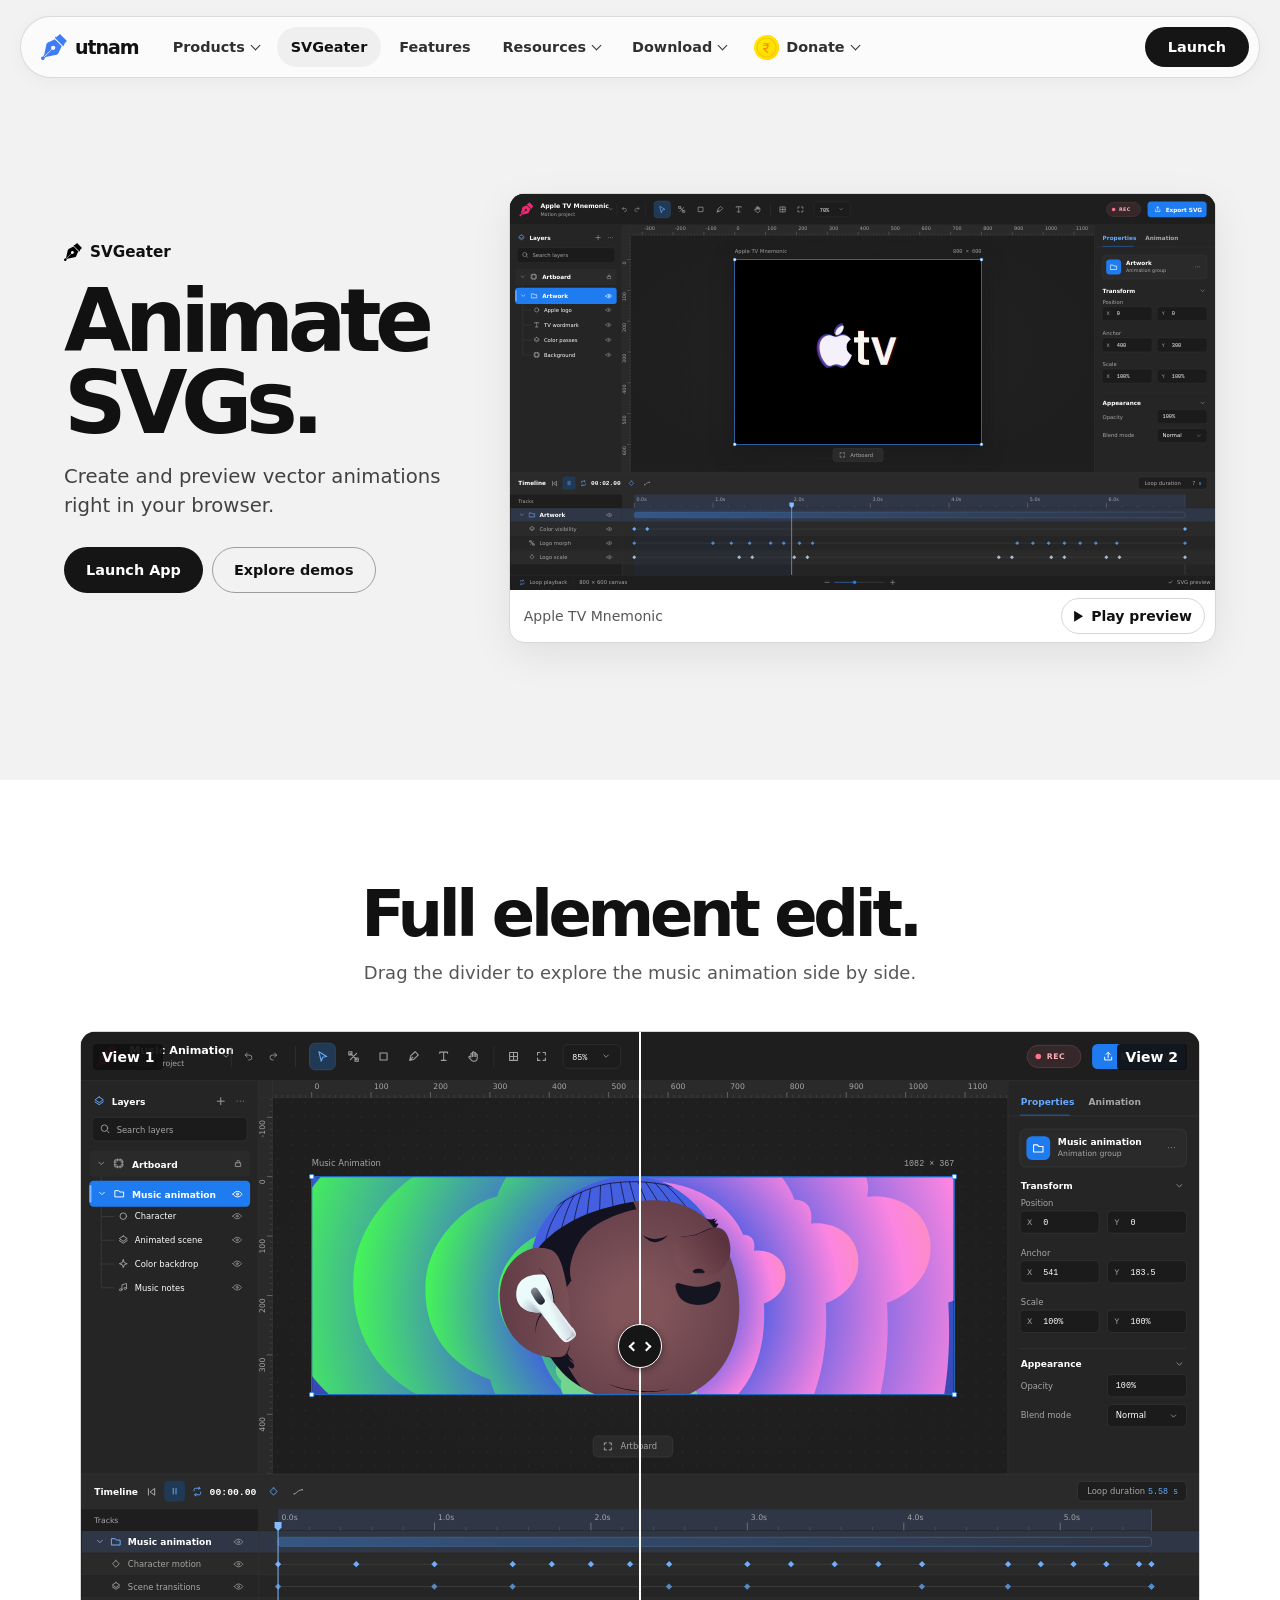
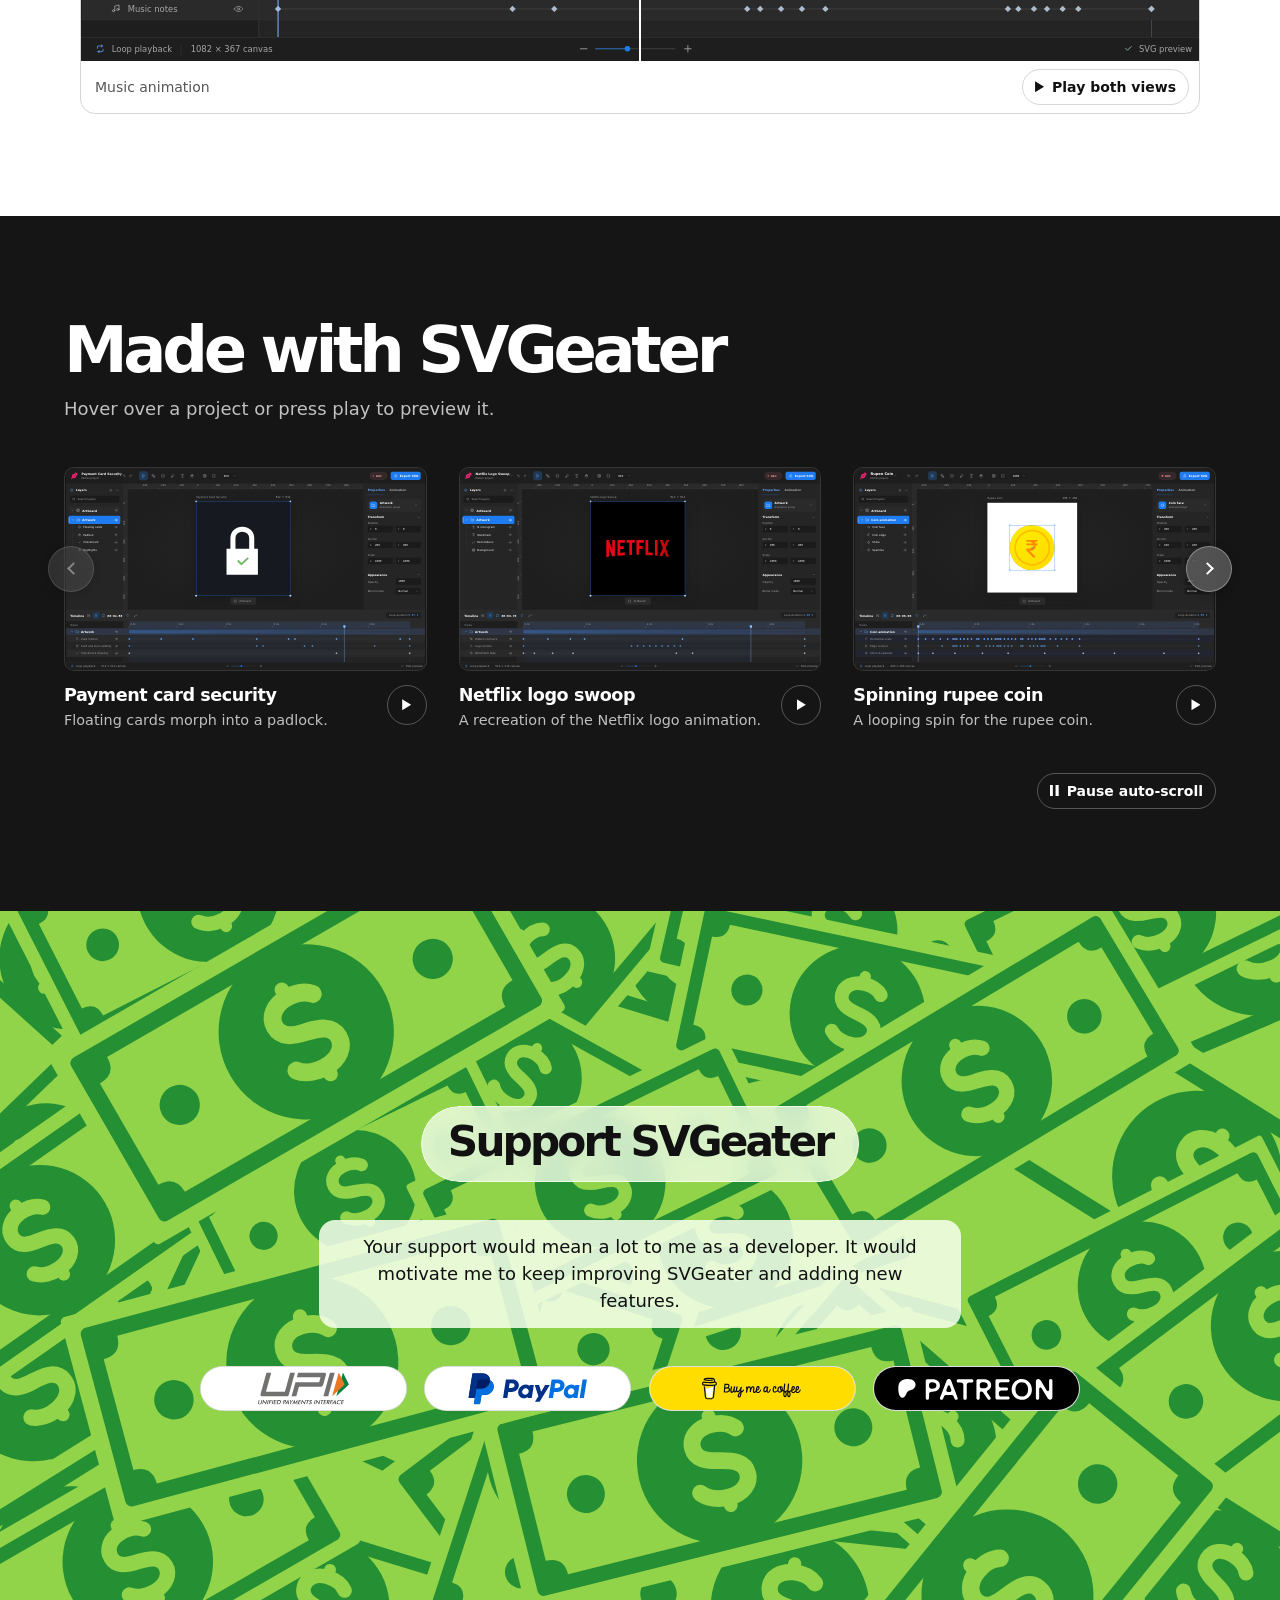
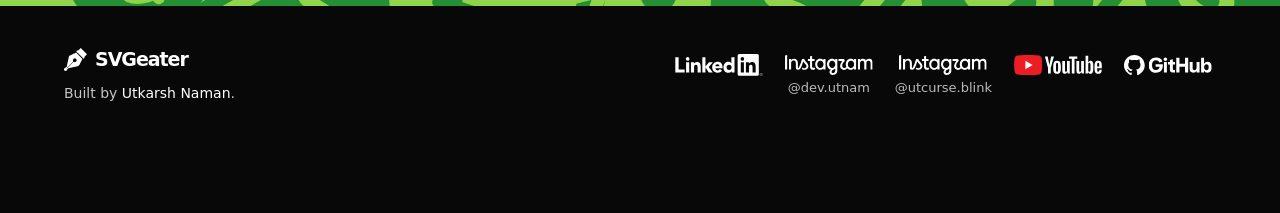
==== commit f07a8d47: "fix: project auto-scroll used to freeze on clicking play pause button" ====
--- a/index.html
+++ b/index.html
@@ -7,8 +7,8 @@
   <meta name="description" content="Create and preview vector animations with SVGeater, a browser-based SVG animation editor.">
   <title>SVGeater — SVG Animation Editor</title>
   <link rel="icon" href="./assets/favicon.svg?v=2" type="image/svg+xml">
-  <link rel="stylesheet" href="./styles.css?v=14">
-  <script src="./app.js?v=7" defer></script>
+  <link rel="stylesheet" href="./styles.css?v=15">
+  <script src="./app.js?v=8" defer></script>
 </head>
 <body>
   <a draggable="false" class="skip-link" href="#main">Skip to content</a>
@@ -126,127 +126,128 @@
       </div>
     </section>
 
-    <section class="gallery-section" aria-labelledby="gallery-title">
-      <div class="shell">
-        <div class="section-heading">
-          <h2 id="gallery-title">Made with SVGeater</h2>
-          <p>Hover over a project or press play to preview it.</p>
-        </div>
-        <div class="gallery-carousel">
-          <div class="gallery" id="project-gallery" role="region" aria-label="Animation projects" tabindex="0">
-            <figure class="preview gallery-card" data-preview>
-              <div class="preview-image" data-surface>
-                <div class="preview-layer" data-animation="./assets/editor-payment-card-security.svg">
-                  <img draggable="false" src="./assets/editor-payment-card-security-still-frame.svg" width="1600" height="900" alt="Floating payment cards in the SVGeater editor" loading="lazy">
-                </div>
-              </div>
-              <figcaption class="gallery-caption">
-                <div><h3>Payment card security</h3><p>Floating cards morph into a padlock.</p></div>
-                <button class="preview-button icon-button" type="button" aria-label="Play payment card animation" data-play="payment card animation">
-                  <span class="play-icon" aria-hidden="true"></span>
-                </button>
-              </figcaption>
-            </figure>
-            <figure class="preview gallery-card" data-preview>
-              <div class="preview-image" data-surface>
-                <div class="preview-layer" data-animation="./assets/editor-netflix.svg">
-                  <img draggable="false" src="./assets/editor-netflix-still-frame.svg" width="1600" height="900" alt="Netflix logo project in the SVGeater editor" loading="lazy">
-                </div>
-              </div>
-              <figcaption class="gallery-caption">
-                <div><h3>Netflix logo swoop</h3><p>A recreation of the Netflix logo animation.</p></div>
-                <button class="preview-button icon-button" type="button" aria-label="Play Netflix logo animation" data-play="Netflix logo animation">
-                  <span class="play-icon" aria-hidden="true"></span>
-                </button>
-              </figcaption>
-            </figure>
-            <figure class="preview gallery-card" data-preview>
-              <div class="preview-image" data-surface>
-                <div class="preview-layer" data-animation="./assets/editor-coin-recording.svg">
-                  <img draggable="false" src="./assets/editor-coin-still-frame.svg" width="1600" height="900" alt="Rupee coin project in the SVGeater editor" loading="lazy">
-                </div>
-              </div>
-              <figcaption class="gallery-caption">
-                <div><h3>Spinning rupee coin</h3><p>A looping spin for the rupee coin.</p></div>
-                <button class="preview-button icon-button" type="button" aria-label="Play rupee coin animation" data-play="rupee coin animation">
-                  <span class="play-icon" aria-hidden="true"></span>
-                </button>
-              </figcaption>
-            </figure>
-            <figure class="preview gallery-card" data-preview>
-              <div class="preview-image" data-surface>
-                <div class="preview-layer" data-animation="./assets/editor-linkedin-celebration.svg">
-                  <img draggable="false" src="./assets/editor-linkedin-celebration-still-frame.svg" width="1600" height="900" alt="LinkedIn celebration project in the SVGeater editor" loading="lazy">
-                </div>
-              </div>
-              <figcaption class="gallery-caption">
-                <div><h3>LinkedIn celebration</h3><p>A recreation of LinkedIn’s celebration reaction.</p></div>
-                <button class="preview-button icon-button" type="button" aria-label="Play LinkedIn celebration animation" data-play="LinkedIn celebration animation">
-                  <span class="play-icon" aria-hidden="true"></span>
-                </button>
-              </figcaption>
-            </figure>
-            <figure class="preview gallery-card" data-preview>
-              <div class="preview-image standalone-preview white-preview" data-surface>
-                <div class="preview-layer" data-animation="./assets/lesstype-gallery.svg">
-                  <img draggable="false" src="./assets/lesstype-still-frame.svg" width="1080" height="1080" alt="LessType typography artwork" loading="lazy">
-                </div>
-              </div>
-              <figcaption class="gallery-caption">
-                <div><h3>LessType</h3><p>Animated typography.</p></div>
-                <button class="preview-button icon-button" type="button" aria-label="Play LessType animation" data-play="LessType animation">
-                  <span class="play-icon" aria-hidden="true"></span>
-                </button>
-              </figcaption>
-            </figure>
-            <figure class="preview gallery-card">
-              <div class="preview-image">
-                <div class="preview-layer">
-                  <img draggable="false" src="./assets/AndroidxBatman.svg" width="2091" height="1158" alt="Android and Batman illustration" loading="lazy">
-                </div>
-              </div>
-              <figcaption class="gallery-caption">
-                <div><h3>Android × Batman</h3><p>Static SVG illustration.</p></div>
-              </figcaption>
-            </figure>
-            <figure class="preview gallery-card" data-preview>
-              <div class="preview-image standalone-preview gray-preview" data-surface>
-                <div class="preview-layer" data-animation="./assets/Check-In%20Stream.svg">
-                  <img draggable="false" src="./assets/check-in-stream-still-frame.svg" width="534" height="683" alt="Check-In Stream artwork" loading="lazy">
-                </div>
-              </div>
-              <figcaption class="gallery-caption">
-                <div><h3>Check-In Stream</h3><p>A looping check-in animation.</p></div>
-                <button class="preview-button icon-button" type="button" aria-label="Play Check-In Stream animation" data-play="Check-In Stream animation">
-                  <span class="play-icon" aria-hidden="true"></span>
-                </button>
-              </figcaption>
-            </figure>
-          </div>
-          <button class="carousel-arrow carousel-previous" type="button" aria-label="Previous project" aria-controls="project-gallery" hidden></button>
-          <button class="carousel-arrow carousel-next" type="button" aria-label="Next project" aria-controls="project-gallery" hidden></button>
-        </div>
-        <div class="gallery-options">
-          <button class="preview-button carousel-toggle" type="button" aria-controls="project-gallery" hidden>
-            <span class="play-icon" aria-hidden="true"></span><span data-rotation-label>Pause auto-scroll</span>
-          </button>
-        </div>
-      </div>
-    </section>
-
-    <section class="support-section" id="donate" aria-labelledby="support-title">
-      <div class="shell support-panel">
-        <div>
+    <div class="showcase-sections">
+      <section class="gallery-section" aria-labelledby="gallery-title">
+        <div class="shell">
+          <div class="section-heading">
+            <h2 id="gallery-title">Made with SVGeater</h2>
+            <p>Hover over a project or press play to preview it.</p>
+          </div>
+          <div class="gallery-carousel">
+            <div class="gallery" id="project-gallery" role="region" aria-label="Animation projects" tabindex="0">
+              <figure class="preview gallery-card" data-preview>
+                <div class="preview-image" data-surface>
+                  <div class="preview-layer" data-animation="./assets/editor-payment-card-security.svg">
+                    <img draggable="false" src="./assets/editor-payment-card-security-still-frame.svg" width="1600" height="900" alt="Floating payment cards in the SVGeater editor" loading="lazy">
+                  </div>
+                </div>
+                <figcaption class="gallery-caption">
+                  <div><h3>Payment card security</h3><p>Floating cards morph into a padlock.</p></div>
+                  <button class="preview-button icon-button" type="button" aria-label="Play payment card animation" data-play="payment card animation">
+                    <span class="play-icon" aria-hidden="true"></span>
+                  </button>
+                </figcaption>
+              </figure>
+              <figure class="preview gallery-card" data-preview>
+                <div class="preview-image" data-surface>
+                  <div class="preview-layer" data-animation="./assets/editor-netflix.svg">
+                    <img draggable="false" src="./assets/editor-netflix-still-frame.svg" width="1600" height="900" alt="Netflix logo project in the SVGeater editor" loading="lazy">
+                  </div>
+                </div>
+                <figcaption class="gallery-caption">
+                  <div><h3>Netflix logo swoop</h3><p>A recreation of the Netflix logo animation.</p></div>
+                  <button class="preview-button icon-button" type="button" aria-label="Play Netflix logo animation" data-play="Netflix logo animation">
+                    <span class="play-icon" aria-hidden="true"></span>
+                  </button>
+                </figcaption>
+              </figure>
+              <figure class="preview gallery-card" data-preview>
+                <div class="preview-image" data-surface>
+                  <div class="preview-layer" data-animation="./assets/editor-coin-recording.svg">
+                    <img draggable="false" src="./assets/editor-coin-still-frame.svg" width="1600" height="900" alt="Rupee coin project in the SVGeater editor" loading="lazy">
+                  </div>
+                </div>
+                <figcaption class="gallery-caption">
+                  <div><h3>Spinning rupee coin</h3><p>A looping spin for the rupee coin.</p></div>
+                  <button class="preview-button icon-button" type="button" aria-label="Play rupee coin animation" data-play="rupee coin animation">
+                    <span class="play-icon" aria-hidden="true"></span>
+                  </button>
+                </figcaption>
+              </figure>
+              <figure class="preview gallery-card" data-preview>
+                <div class="preview-image" data-surface>
+                  <div class="preview-layer" data-animation="./assets/editor-linkedin-celebration.svg">
+                    <img draggable="false" src="./assets/editor-linkedin-celebration-still-frame.svg" width="1600" height="900" alt="LinkedIn celebration project in the SVGeater editor" loading="lazy">
+                  </div>
+                </div>
+                <figcaption class="gallery-caption">
+                  <div><h3>LinkedIn celebration</h3><p>A recreation of LinkedIn’s celebration reaction.</p></div>
+                  <button class="preview-button icon-button" type="button" aria-label="Play LinkedIn celebration animation" data-play="LinkedIn celebration animation">
+                    <span class="play-icon" aria-hidden="true"></span>
+                  </button>
+                </figcaption>
+              </figure>
+              <figure class="preview gallery-card" data-preview>
+                <div class="preview-image standalone-preview white-preview" data-surface>
+                  <div class="preview-layer" data-animation="./assets/lesstype-gallery.svg">
+                    <img draggable="false" src="./assets/lesstype-still-frame.svg" width="1080" height="1080" alt="LessType typography artwork" loading="lazy">
+                  </div>
+                </div>
+                <figcaption class="gallery-caption">
+                  <div><h3>LessType</h3><p>Animated typography.</p></div>
+                  <button class="preview-button icon-button" type="button" aria-label="Play LessType animation" data-play="LessType animation">
+                    <span class="play-icon" aria-hidden="true"></span>
+                  </button>
+                </figcaption>
+              </figure>
+              <figure class="preview gallery-card">
+                <div class="preview-image">
+                  <div class="preview-layer">
+                    <img draggable="false" src="./assets/AndroidxBatman.svg" width="2091" height="1158" alt="Android and Batman illustration" loading="lazy">
+                  </div>
+                </div>
+                <figcaption class="gallery-caption">
+                  <div><h3>Android × Batman</h3><p>Static SVG illustration.</p></div>
+                </figcaption>
+              </figure>
+              <figure class="preview gallery-card" data-preview>
+                <div class="preview-image standalone-preview gray-preview" data-surface>
+                  <div class="preview-layer" data-animation="./assets/Check-In%20Stream.svg">
+                    <img draggable="false" src="./assets/check-in-stream-still-frame.svg" width="534" height="683" alt="Check-In Stream artwork" loading="lazy">
+                  </div>
+                </div>
+                <figcaption class="gallery-caption">
+                  <div><h3>Check-In Stream</h3><p>A looping check-in animation.</p></div>
+                  <button class="preview-button icon-button" type="button" aria-label="Play Check-In Stream animation" data-play="Check-In Stream animation">
+                    <span class="play-icon" aria-hidden="true"></span>
+                  </button>
+                </figcaption>
+              </figure>
+            </div>
+            <button class="carousel-arrow carousel-previous" type="button" aria-label="Previous project" aria-controls="project-gallery" hidden></button>
+            <button class="carousel-arrow carousel-next" type="button" aria-label="Next project" aria-controls="project-gallery" hidden></button>
+          </div>
+          <div class="gallery-options">
+            <button class="preview-button carousel-toggle" type="button" aria-controls="project-gallery" hidden>
+              <span class="play-icon" aria-hidden="true"></span><span data-rotation-label>Pause auto-scroll</span>
+            </button>
+          </div>
+        </div>
+      </section>
+
+      <section class="support-section" id="donate" aria-labelledby="support-title">
+        <div class="shell support-panel">
           <h2 id="support-title" tabindex="-1">Support SVGeater</h2>
-        </div>
-        <ul class="support-links donation-list">
-          <li><button class="donation-capsule" type="button" data-dialog="upi-dialog"><img draggable="false" src="./assets/donations/upi.svg" alt="Donate with UPI"></button></li>
-          <li><a draggable="false" class="donation-capsule" href="https://paypal.me/utkarshnaman2301" target="_blank" rel="noopener"><img draggable="false" src="./assets/donations/paypal.svg" alt="PayPal"></a></li>
-          <li><a draggable="false" class="donation-capsule" href="https://buymeacoffee.com/utkarshnaman" target="_blank" rel="noopener"><img draggable="false" src="./assets/donations/bmc.svg" alt="Buy Me a Coffee"></a></li>
-          <li><a draggable="false" class="donation-capsule" href="https://www.patreon.com/c/utnam" target="_blank" rel="noopener"><img draggable="false" src="./assets/donations/patreon.svg" alt="Patreon"></a></li>
-        </ul>
-      </div>
-    </section>
+          <p class="support-note">Your support would mean a lot to me as a developer. It would motivate me to keep improving SVGeater and adding new features.</p>
+          <ul class="support-links donation-list">
+            <li><button class="donation-capsule" type="button" data-dialog="upi-dialog"><img draggable="false" src="./assets/donations/upi.svg" alt="Donate with UPI"></button></li>
+            <li><a draggable="false" class="donation-capsule" href="https://paypal.me/utkarshnaman2301" target="_blank" rel="noopener"><img draggable="false" src="./assets/donations/paypal.svg" alt="PayPal"></a></li>
+            <li><a draggable="false" class="donation-capsule" href="https://buymeacoffee.com/utkarshnaman" target="_blank" rel="noopener"><img draggable="false" src="./assets/donations/bmc.svg" alt="Buy Me a Coffee"></a></li>
+            <li><a draggable="false" class="donation-capsule" href="https://www.patreon.com/c/utnam" target="_blank" rel="noopener"><img draggable="false" src="./assets/donations/patreon.svg" alt="Patreon"></a></li>
+          </ul>
+        </div>
+      </section>
+    </div>
   </main>
 
   <footer class="site-footer">
--- a/styles.css
+++ b/styles.css
@@ -254,6 +254,7 @@
 .comparison-control::-moz-range-thumb { width: 1px; height: 1px; border: 0; }
 .comparison-image:has(.comparison-control:focus-visible) .comparison-handle { outline: 2px solid #fff; outline-offset: 3px; }
 
+.showcase-sections { display: grid; grid-template-columns: minmax(0, 1fr); grid-auto-rows: 1fr; }
 .gallery-section {
   --ink: #fff;
   --muted: #c0c0c0;
@@ -326,7 +327,9 @@
 .gallery-options:has(.carousel-toggle[hidden]) { display: none; }
 
 .support-section {
-  padding-block: clamp(26px, 4vw, 52px) clamp(44px, 6vw, 80px);
+  display: grid;
+  align-content: center;
+  padding-block: clamp(48px, 6vw, 78px);
   background: #91d449 url("./assets/money-talks.svg") center / cover no-repeat;
 }
 .support-panel { display: grid; grid-template-columns: minmax(0, 1fr); justify-items: center; gap: clamp(22px, 3vw, 38px); }
@@ -341,6 +344,15 @@
   clip-path: inset(0 round 999px);
   outline-offset: -4px;
   font-size: clamp(1.65rem, 3.3vw, 2.875rem);
+  text-align: center;
+}
+.support-note {
+  max-width: 56ch;
+  padding: .75em 1.1em;
+  border-radius: 16px;
+  background: #f7ffeddb;
+  font-size: clamp(1rem, 1.5vw, 1.125rem);
+  line-height: 1.5;
   text-align: center;
 }
 .support-links {
